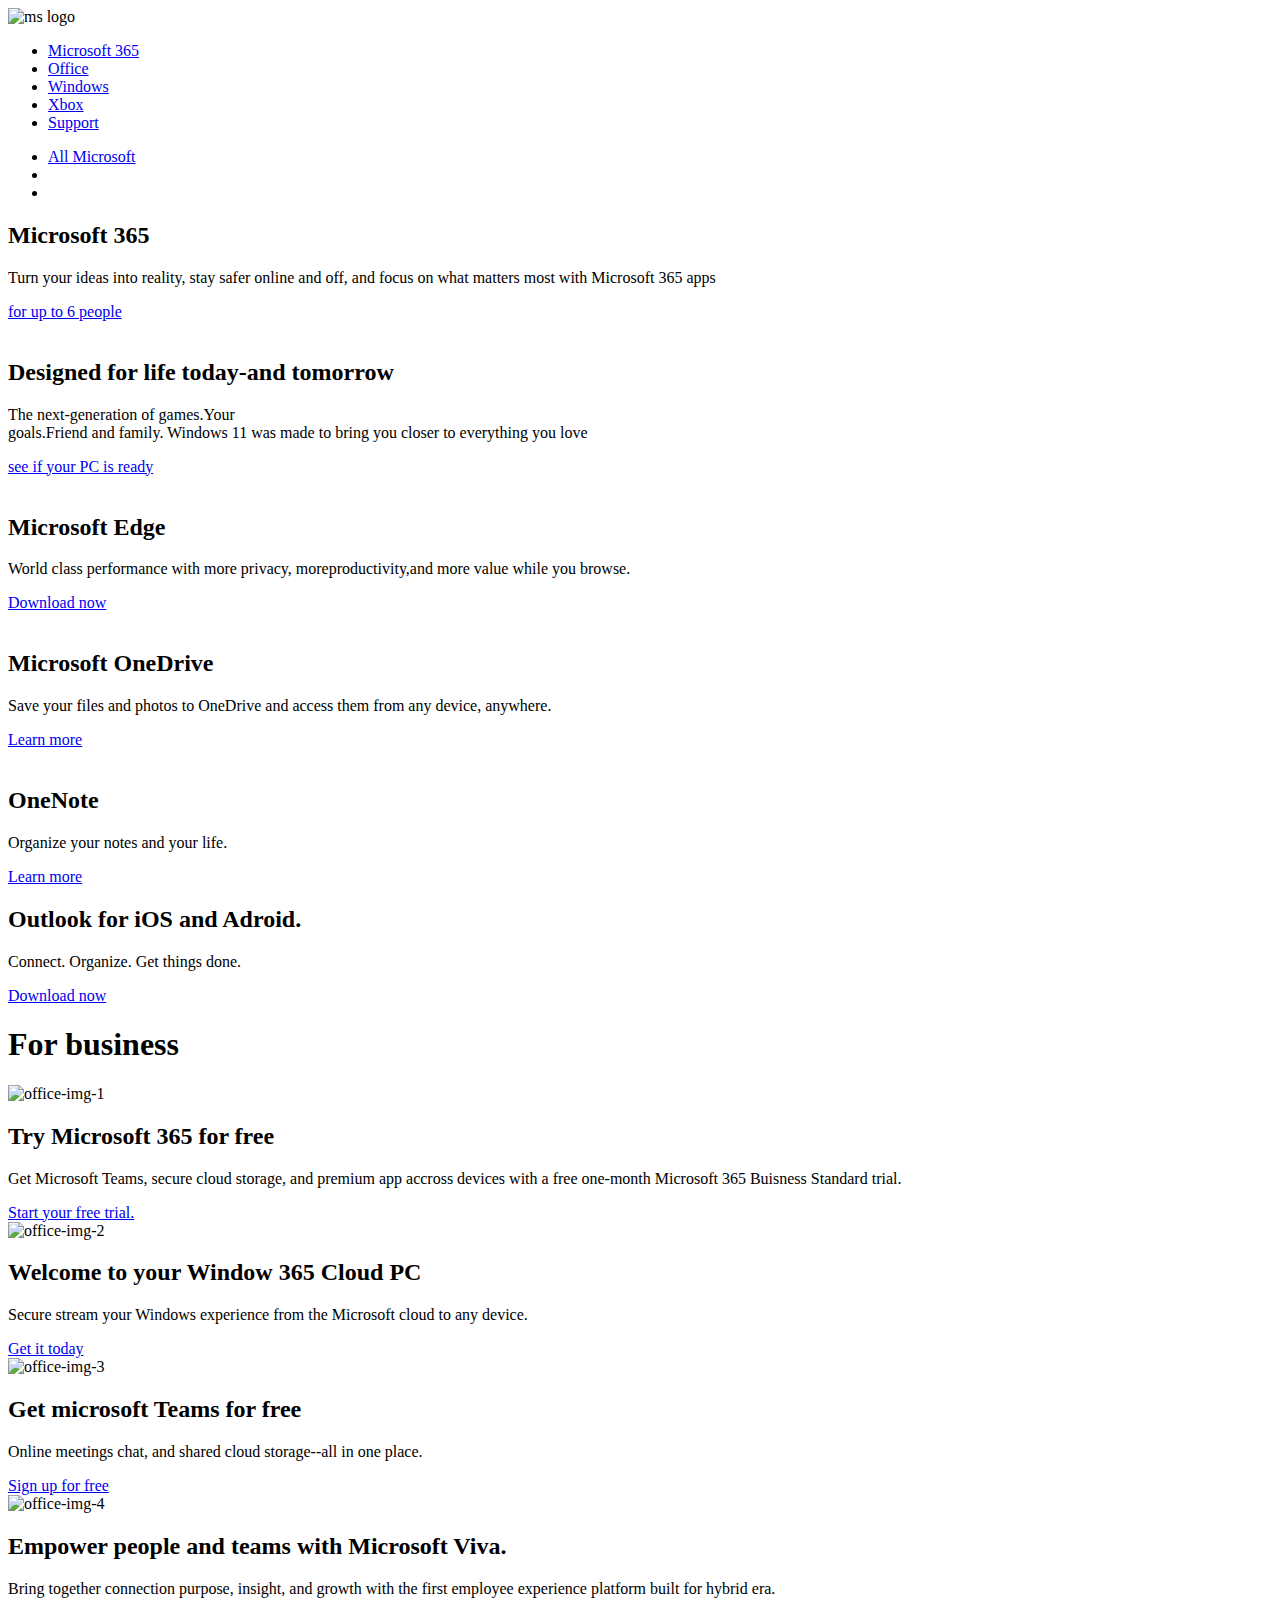
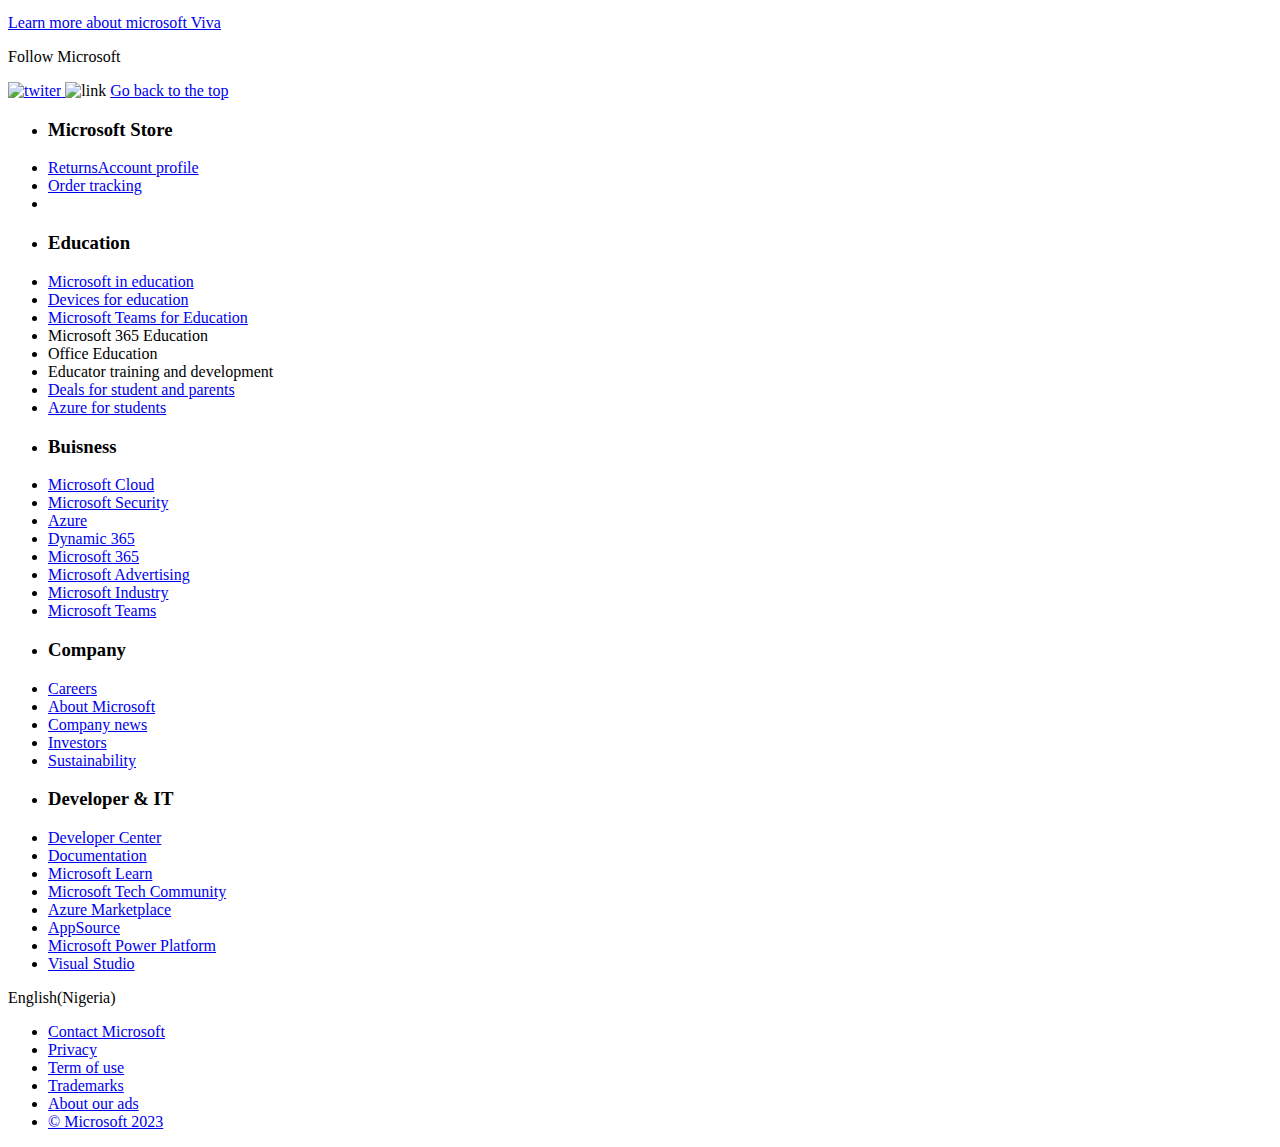
==== Cl.html @ 3c6a72ec "footer" ====
<!DOCTYPE html>
<html lang="en">
<head>
  <meta charset="UTF-8">
  <meta name="viewport" content="width=device-width, initial-scale=1.0">
  <link rel="icon" href="favicon.ico" type="image/x-icon">
  <title>Microsoft - Official Home Page</title>
  <link rel="stylesheet" href="styles.css">
  <script src="https://kit.fontawesome.com/d10f78e3c4.js" crossorigin="anonymous"></script>
</head>
<body>
  <div class="container">
    <!-- nav -->
    <nav id="hero" class="main-nav">
      <img src="./assets/ms-logo.png" alt="ms logo">
      <ul class="main-menu">
        <li><a href="#">Microsoft 365</a></li>
        <li><a href="#">Office</a></li>
        <li><a href="#">Windows</a></li>
        <li><a href="#">Xbox</a></li>
        <li><a href="#">Support</a></li>
      </ul>
      <ul class="right-menu">
        <li>
          <a href="#">
            All Microsoft <i class="fa-solid fa-magnifying-glass"></i>
          </a>
        </li>
        <li>
          <a href="#">
            <i class="fa-solid fa-cart-shopping"></i>
          </a>
        </li>
        <li>
          <a href="#">
            <i class="fa-solid fa-user-plus"></i>
          </a>
        </li>
      </ul>
    </nav>
    <!-- showcase -->
    <div>
      <header class="showcase">
        <div class="left_section">
          <h2>Microsoft 365</h2>
          <p>Turn your ideas into reality, stay safer online and off, and focus on what matters most with Microsoft 365
            apps</p>
          <a href="#" class="btn">
            for up to 6 people <i class="fas fa-chevron-right"></i>
          </a>
        </div>
        <div class="right_section">
        </div>
      </header>
    </div>
    <!--cards_1-->
    <header class="cards">
      <div>
        <img src="assets/micro-card-1.jpeg" alt="">
        <h2>Designed for life today-and tomorrow</h2>
        <p>The next-generation of games.Your
          <br> goals.Friend and family. Windows 11
          was made to bring you closer to everything you love
        </p>
        <a href="#">see if your PC is ready <i class="fas fa-chevron-right"></i></a>
      </div>
      <div>
        <img src="assets/micro-card-2.webp" alt="">
        <h2>Microsoft Edge</h2>
        <p>World class performance with more privacy, moreproductivity,and more value while you browse.</p>
        <a href="#">Download now <i class="fas fa-chevron-right"></i></a>
      </div>
      <div>
        <img src="assets/micro-card-3.webp" alt="">
        <h2>Microsoft OneDrive</h2>
        <p>Save your files and photos to OneDrive and access them from any device, anywhere.</p>
        <a href="#">Learn more<i class="fas fa-chevron-right"></i></a>
      </div>
      <div>
        <img src="assets/micro-card-4.webp" alt="">
        <h2>OneNote</h2>
        <p>Organize your notes and your life.</p>
        <a href="#">Learn more<i class="fas fa-chevron-right"></i></a>
      </div>
    </header>
    <!-- ios -->
    <section class="ios">
      <div class="content">
        <h2>Outlook for iOS and Adroid.</h2>
        <p>Connect. Organize. Get things done.</p>
        <a href="#" class="button">
          Download now <i class="fas fa-chevron-right"></i></a>
      </div>
    </section>
    <div>
      <h1>For business</h1>
    </div>
    <header class="cards">
      <div>
        <img src="assets/office-img-1.webp" alt="office-img-1">
        <h2>Try Microsoft 365 for free</h2>
        <p>Get Microsoft Teams, secure cloud storage, and premium app accross devices with a free one-month Microsoft
          365 Buisness Standard trial.</p>
        <a href="#">Start your free trial. <i class="fas fa-chevron-right"></i></a>
      </div>
      <div>
        <img src="assets/office-img-2.webp" alt="office-img-2">
        <h2>Welcome to your Window 365 Cloud PC</h2>
        <p>Secure stream your Windows experience from the Microsoft cloud to any device.</p>
        <a href="#"> Get it today<i class="fas fa-chevron-right"></i></a>
      </div>
      <div>
        <img src="assets/office-img3.webp" alt="office-img-3">
        <h2>Get microsoft Teams for free</h2>
        <p>Online meetings chat, and shared cloud storage--all in one place.</p>
        <a href="#">Sign up for free<i class="fas fa-chevron-right"></i></a>
      </div>
      <div>
        <img src="assets/office-img-4.webp" alt="office-img-4">
        <h2>Empower people and teams with Microsoft Viva.</h2>
        <p>Bring together connection purpose, insight, and growth with the first employee experience platform built for
          hybrid era.</p>
        <a href="#"> Learn more about microsoft Viva<i class="fas fa-chevron-right"></i></a>
      </div>
    </header>
    <!-- follow -->
    <section class="follow">
      <p>Follow Microsoft</p>
      <a href="https://twitter.com">
        <img src="assets/Twitter 2x.webp" alt="twiter">
      </a>
      <a href="https://linkedin.com"></a>
      <img src="assets/Linkedin 2x.avif" alt="link">
      <a href="#hero">Go back to the top</a>
      </a>
  </div>
  </header>
  <!-- links -->
  <section class="Links">
    <div class="Links-inner">
      <ul>
        <li>
          <h3>Microsoft Store</h3>
        </li>
        <li><a href="#">ReturnsAccount profile</a></li>
        <li><a href="#">Order tracking</a></li>
        <li><a href="#"></a></li>
      </ul>
    </div>
    <ul>
      <li>
        <h3>Education</h3>
      </li>
      <li><a href="#">Microsoft in education</a></li>
      <li><a href="#">Devices for education</a></li>
      <li><a href="#">Microsoft Teams for Education</a></li>
      <li><a href="#"></a>Microsoft 365 Education</li>
      <li><a href="#"></a>Office Education</li>
      <li><a href="#"></a>Educator training and development</li>
      <li><a href="#">Deals for student and parents</a></li>
      <li><a href="#">Azure for students</a></li>
    </ul>
    <ul>
      <li>
        <h3>Buisness</h3>
      </li>
      <li><a href="#">Microsoft Cloud</a></li>
      <li><a href="#">Microsoft Security</a></li>
      <li><a href="#">Azure</a></li>
      <li><a href="#">Dynamic 365</a></li>
      <li><a href="#">Microsoft 365</a></li>
      <li><a href="#">Microsoft Advertising</a></li>
      <li><a href="#">Microsoft Industry</a></li>
      <li><a href="#">Microsoft Teams</a></li>
    </ul>
    <ul>
      <li>
        <h3>Company</h3>
      </li>
      <li><a href="#">Careers</a></li>
      <li><a href="#">About Microsoft</a></li>
      <li><a href="#">Company news</a></li>
      <li><a href="#">Investors</a></li>
      <li><a href="#">Sustainability</a></li>
    </ul>
    <ul>
      <li>
        <h3>Developer & IT</h3>
      </li>
      <li><a href="#">Developer Center</a></li>
      <li><a href="#">Documentation</a></li>
      <li><a href="#">Microsoft Learn</a></li>
      <li><a href="#">Microsoft Tech Community</a></li>
      <li><a href="#">Azure Marketplace</a></li>
      <li><a href="#">AppSource</a></li>
      <li><a href="#">Microsoft Power Platform</a></li>
      <li><a href="#">Visual Studio</a></li>
    </ul>
  </section>
   <!-- footer -->
   <footer class="footer">
    <div class="footer-inner">
      <div><i class="fas fa-globe fa-2x"></i>English(Nigeria)</div>
      <ul>
        <li><a href="#">Contact Microsoft</a></li>
        <li><a href="#">Privacy</a></li>
        <li><a href="#">Term of use</a></li>
        <li><a href="#">Trademarks</a></li>
        <li><a href="#">About our ads</a></li>
        <li><a href="#">© Microsoft 2023</a></li>
      </ul>
    </div>
  </footer>
</body>
</html>
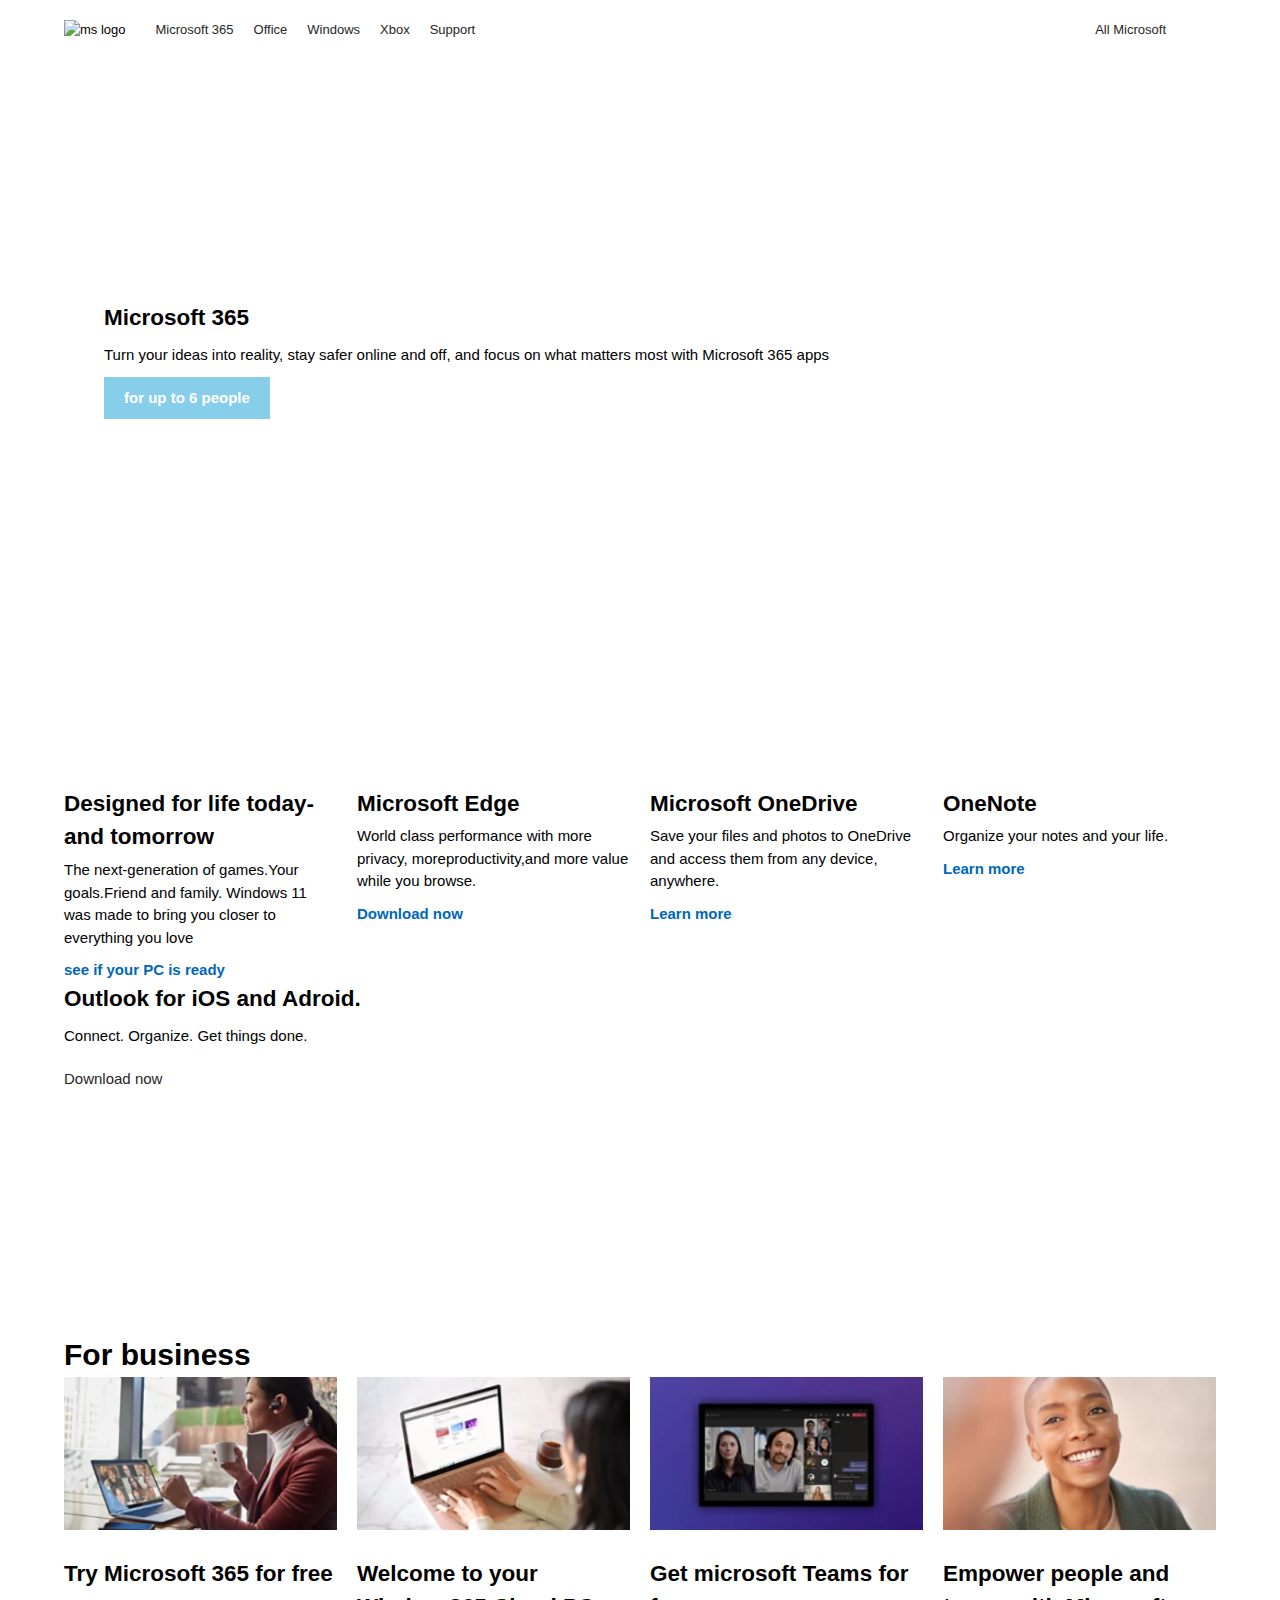
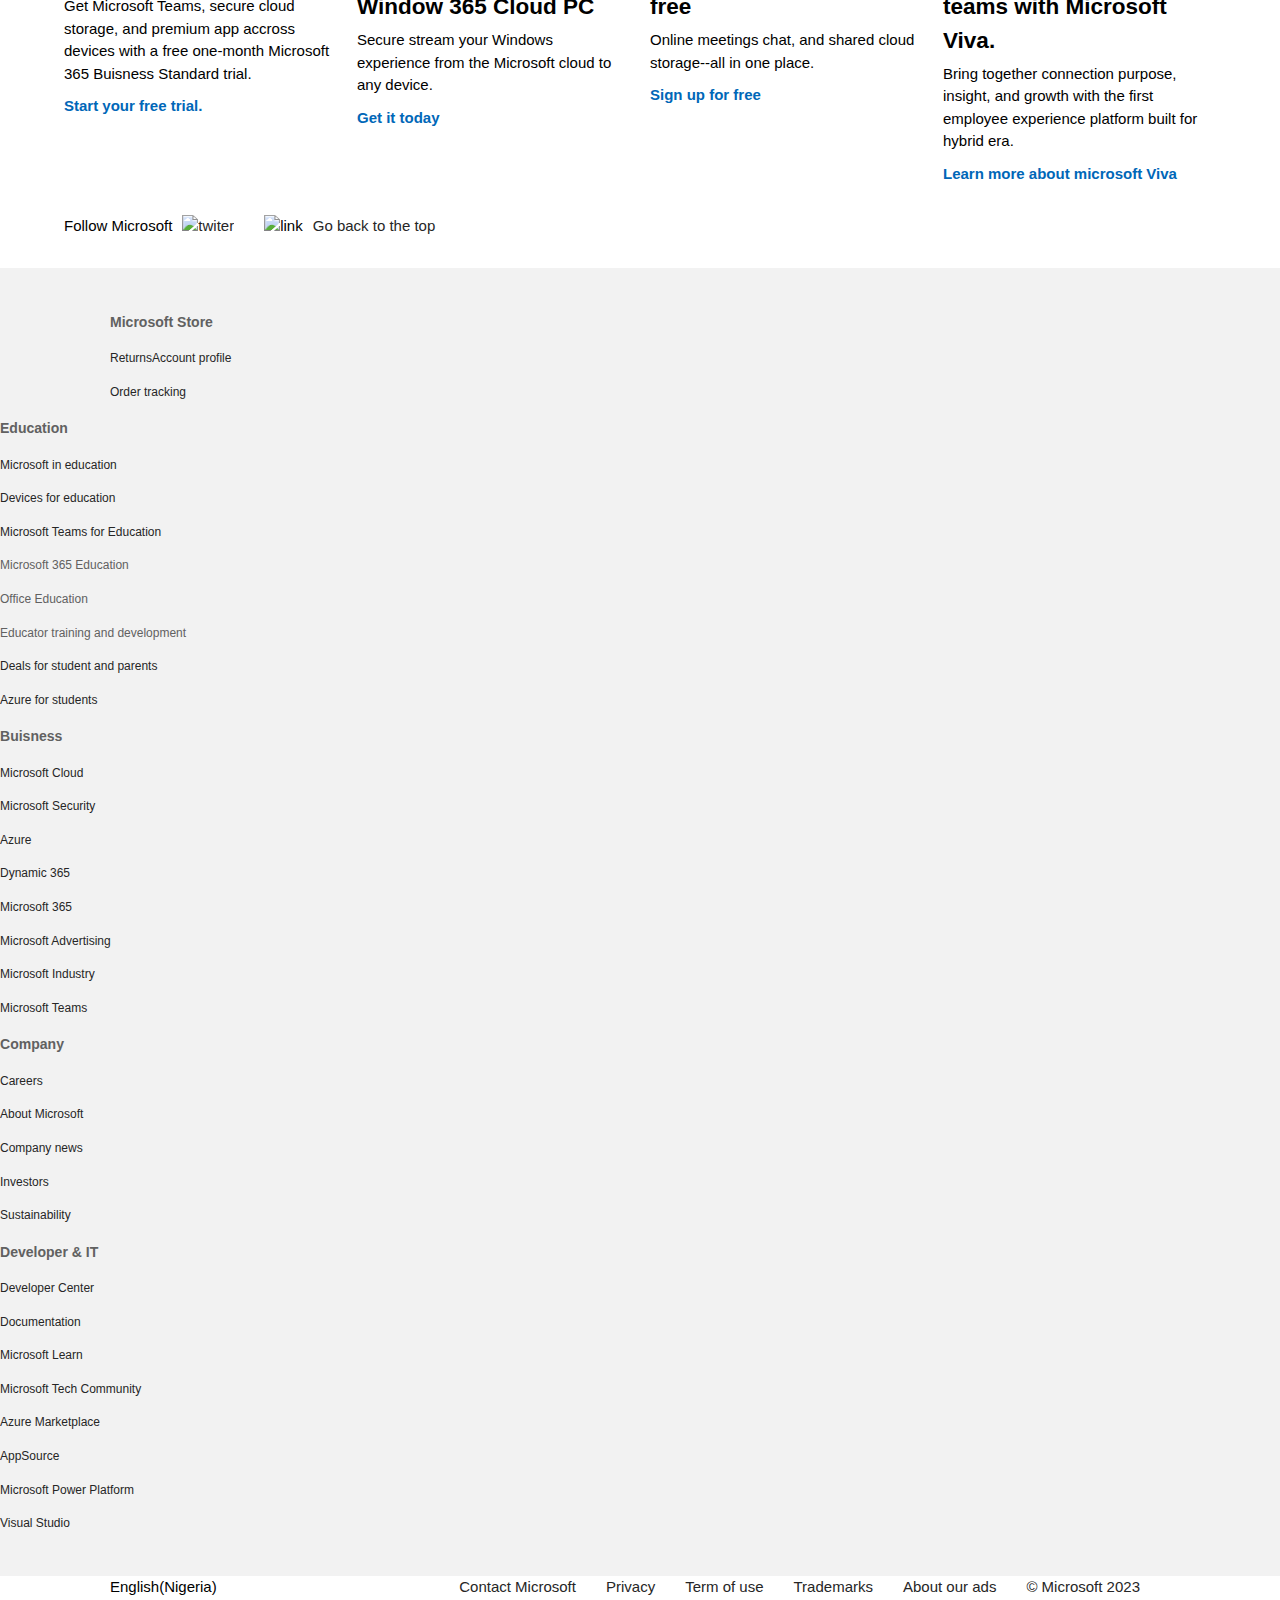
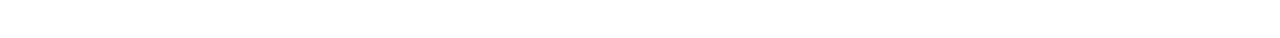
==== commit 4f202ae2: "more images and text correction" ====
--- a/Cl.html
+++ b/Cl.html
@@ -5,7 +5,7 @@
   <meta name="viewport" content="width=device-width, initial-scale=1.0">
   <link rel="icon" href="favicon.ico" type="image/x-icon">
   <title>Microsoft - Official Home Page</title>
-  <link rel="stylesheet" href="styles.css">
+  <link rel="stylesheet" href="style.css">
   <script src="https://kit.fontawesome.com/d10f78e3c4.js" crossorigin="anonymous"></script>
 </head>
 <body>
@@ -110,7 +110,7 @@
         <a href="#"> Get it today<i class="fas fa-chevron-right"></i></a>
       </div>
       <div>
-        <img src="assets/office-img3.webp" alt="office-img-3">
+        <img src="assets/office-img-3.webp" alt="office-img-3">
         <h2>Get microsoft Teams for free</h2>
         <p>Online meetings chat, and shared cloud storage--all in one place.</p>
         <a href="#">Sign up for free<i class="fas fa-chevron-right"></i></a>
--- a/style.css
+++ b/style.css
@@ -0,0 +1,182 @@
+*{
+  box-sizing: border-box;
+  margin: 0;
+  padding: 0;
+}
+body{
+    font-family: Verdana, Geneva, Tahoma, sans-serif;
+    background: white;
+    color: black;
+    font-size: 15px;
+    line-height: 1.5;
+}
+a {
+    color: #262626;
+    text-decoration: none;
+}
+ul{
+    list-style: none;
+}
+.container{
+    width: 90%;
+    max-width: 1500px;
+    margin: auto;
+}
+/* nav */
+.main-nav{
+    display: flex;
+    align-items: center;
+    justify-content: space-between;
+ height: 60px;
+ padding: 20px 0;
+ font-size: 13px;
+}
+.main-nav .logo {
+    width: 110px;
+}
+.main-nav ul {
+    display: flex;
+}
+.main-nav ul li {
+  padding: 0 10px;
+}
+.main-nav ul li a {
+    border-bottom: 2;
+}
+.main-nav ul li a:hover {
+border-bottom: 2px solid #262626;
+}
+.main-nav ul.main-menu {
+    flex: 1;
+    margin-left: 20px;
+}
+.btn {
+    cursor: pointer;
+    display: inline-block;
+    border: 0;
+    font-weight: bold;
+    padding: 10px 20px;
+    background: skyblue;
+    color: #fff;
+    font-size: 15px;
+}.btn:hover {
+    opacity: 0.9;
+}
+ /* showcase */
+ .showcase {
+    width: 100%;
+    height: 700px;
+    background: url('assets/microsoft-image.webp')
+    no-repeat center center/cover;
+    display: flex;
+    flex-direction: column;
+    align-items: left;
+    text-align: left;
+    justify-content: center;
+    padding-bottom: 100px;
+    padding-left: 40px;
+ }
+ .showcase h2, .showcase p {
+   margin-bottom: 10px;
+ }
+ .showcase .btn 1 {
+    margin-top: 20px;
+ } 
+ /* cards */
+ .cards {
+    display: grid;
+    grid-template-columns: repeat( 4, 1fr);
+    grid-gap: 20px;
+ }
+ .cards img {
+    width: 100%;
+    margin-bottom: 20px;
+ }
+ .cards h2 {
+    margin-bottom: 5px;
+ }
+ .cards a {
+    display: inline-block;
+    padding-top: 10px;
+    color: #0067B8;
+    text-transform: lower case;
+    font-weight: bold;
+ }
+ .cards a:hover i {
+    margin-left: 10px;
+ }
+/* ios */
+.ios {
+    width: 100%;
+    height: 350px;
+    background: url('assets/microsoft-ios.webp') no-repeat center center/cover;
+}
+.ios .content {
+    width: 80%;
+    padding: 50px 0 0 30;
+}
+.ios p {
+    margin: 10px 0 20px;
+}
+/* follow */
+.follow {
+    display: flex;
+    align-items: center;
+    justify-content: flex-start;
+    margin: 30px 0 30px;
+}
+.follow * {
+    margin-right: 10px;
+}
+/* links */
+.Links {
+    background: #F2F2F2;
+    color: #616161;
+    font-size: 12px;
+    padding: 35px 0;
+}
+.Links-inner {
+    max-width: 1100px;
+    margin: 0 auto;
+    padding: 0 20px;
+    display: grid;
+ grid-template-columns: repeat(5, 1fr);
+  gap: 10px;
+ align-items: flex-start;
+ justify-content: center;
+}
+.Links li{
+    line-height: 2.8;
+}
+*/ footer */
+.footer {
+    background: #F2F2F2;
+    color: #616161;
+    font-size: 12px;
+    padding: 20px 0;
+}
+.footer-inner {
+    max-width: 1100px;
+    margin: 0 auto;
+    padding: 0 20px 0 20px;
+    display: flex;
+    align-items: center;
+    justify-content: space-between;
+}
+.footer div{
+    margin-bottom: 20px;
+    display: flex;
+    align-items: center;
+}
+.footer div i {
+    display: flex;
+    flex-wrap: wrap;
+}
+.footer ul{
+    display: flex;
+    flex-wrap: wrap;
+}
+.footer li {
+    margin-right: 30px;
+    margin-bottom: 20px;
+}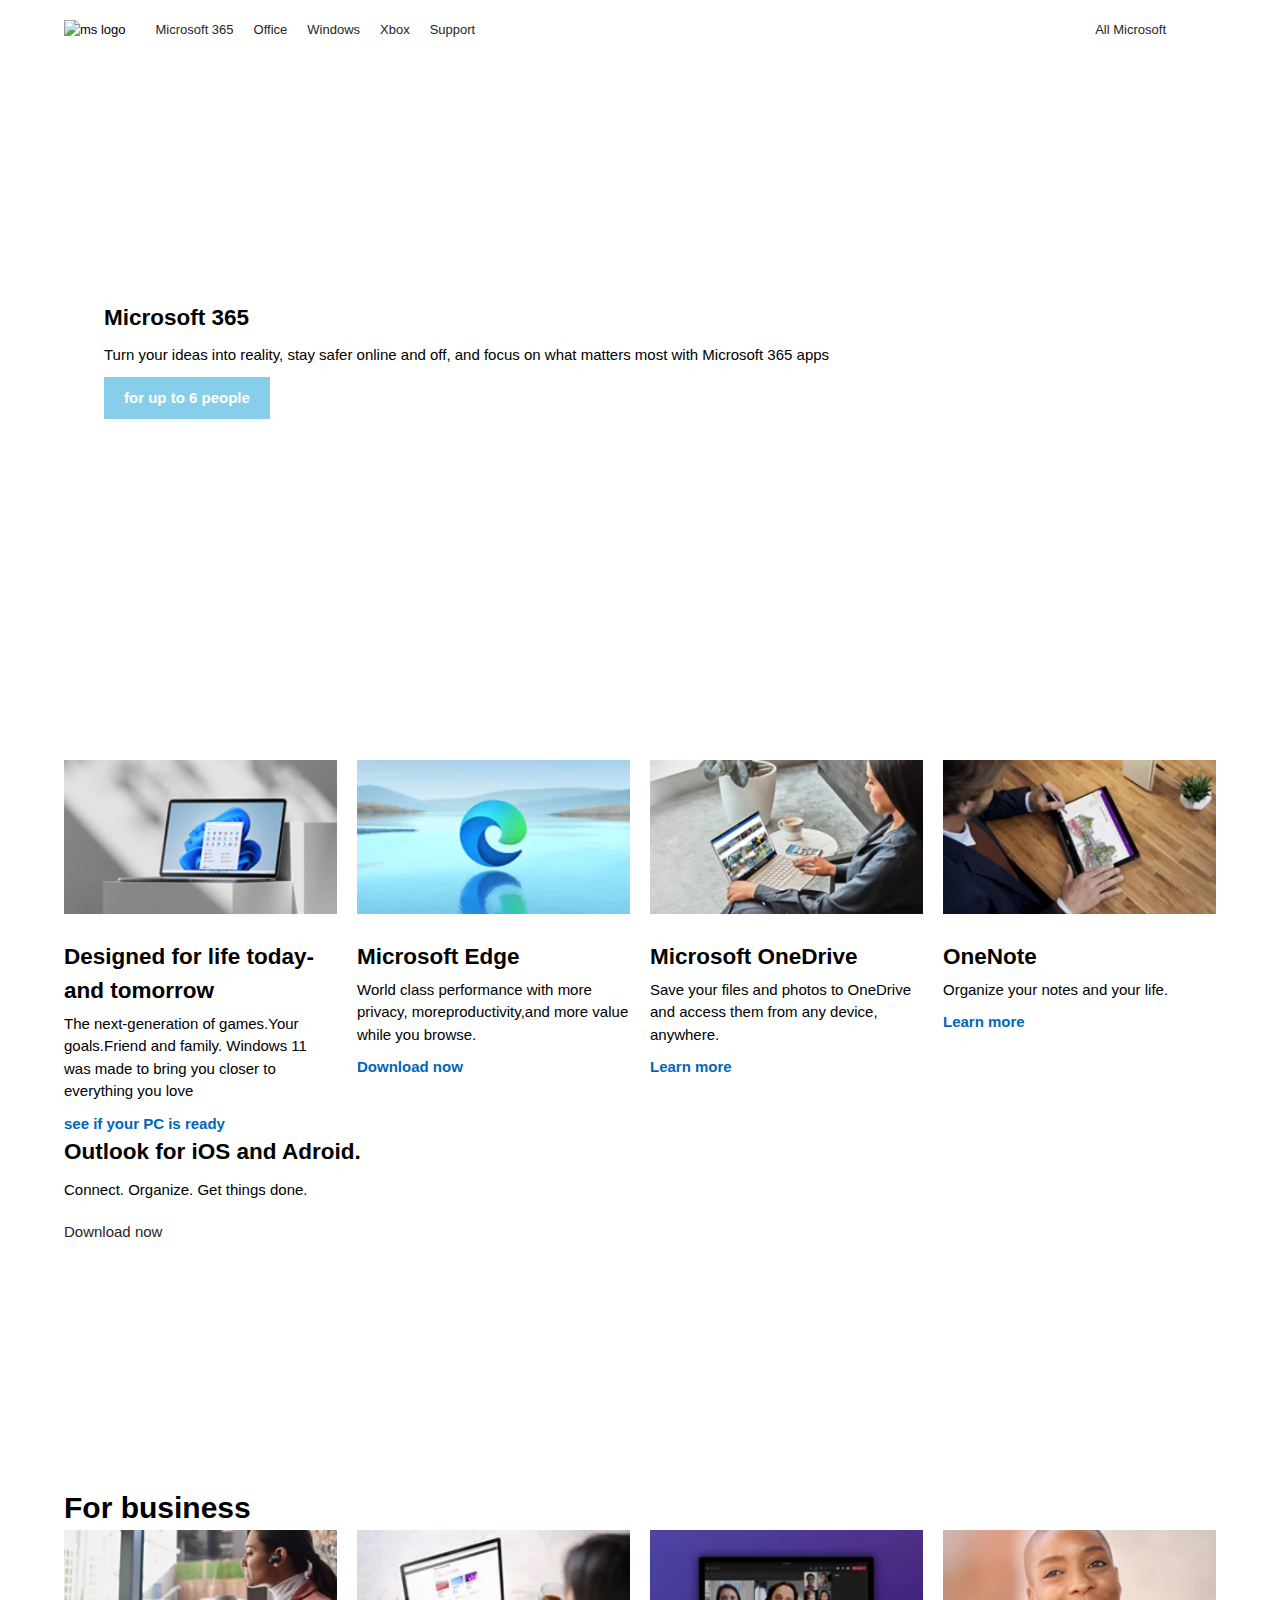
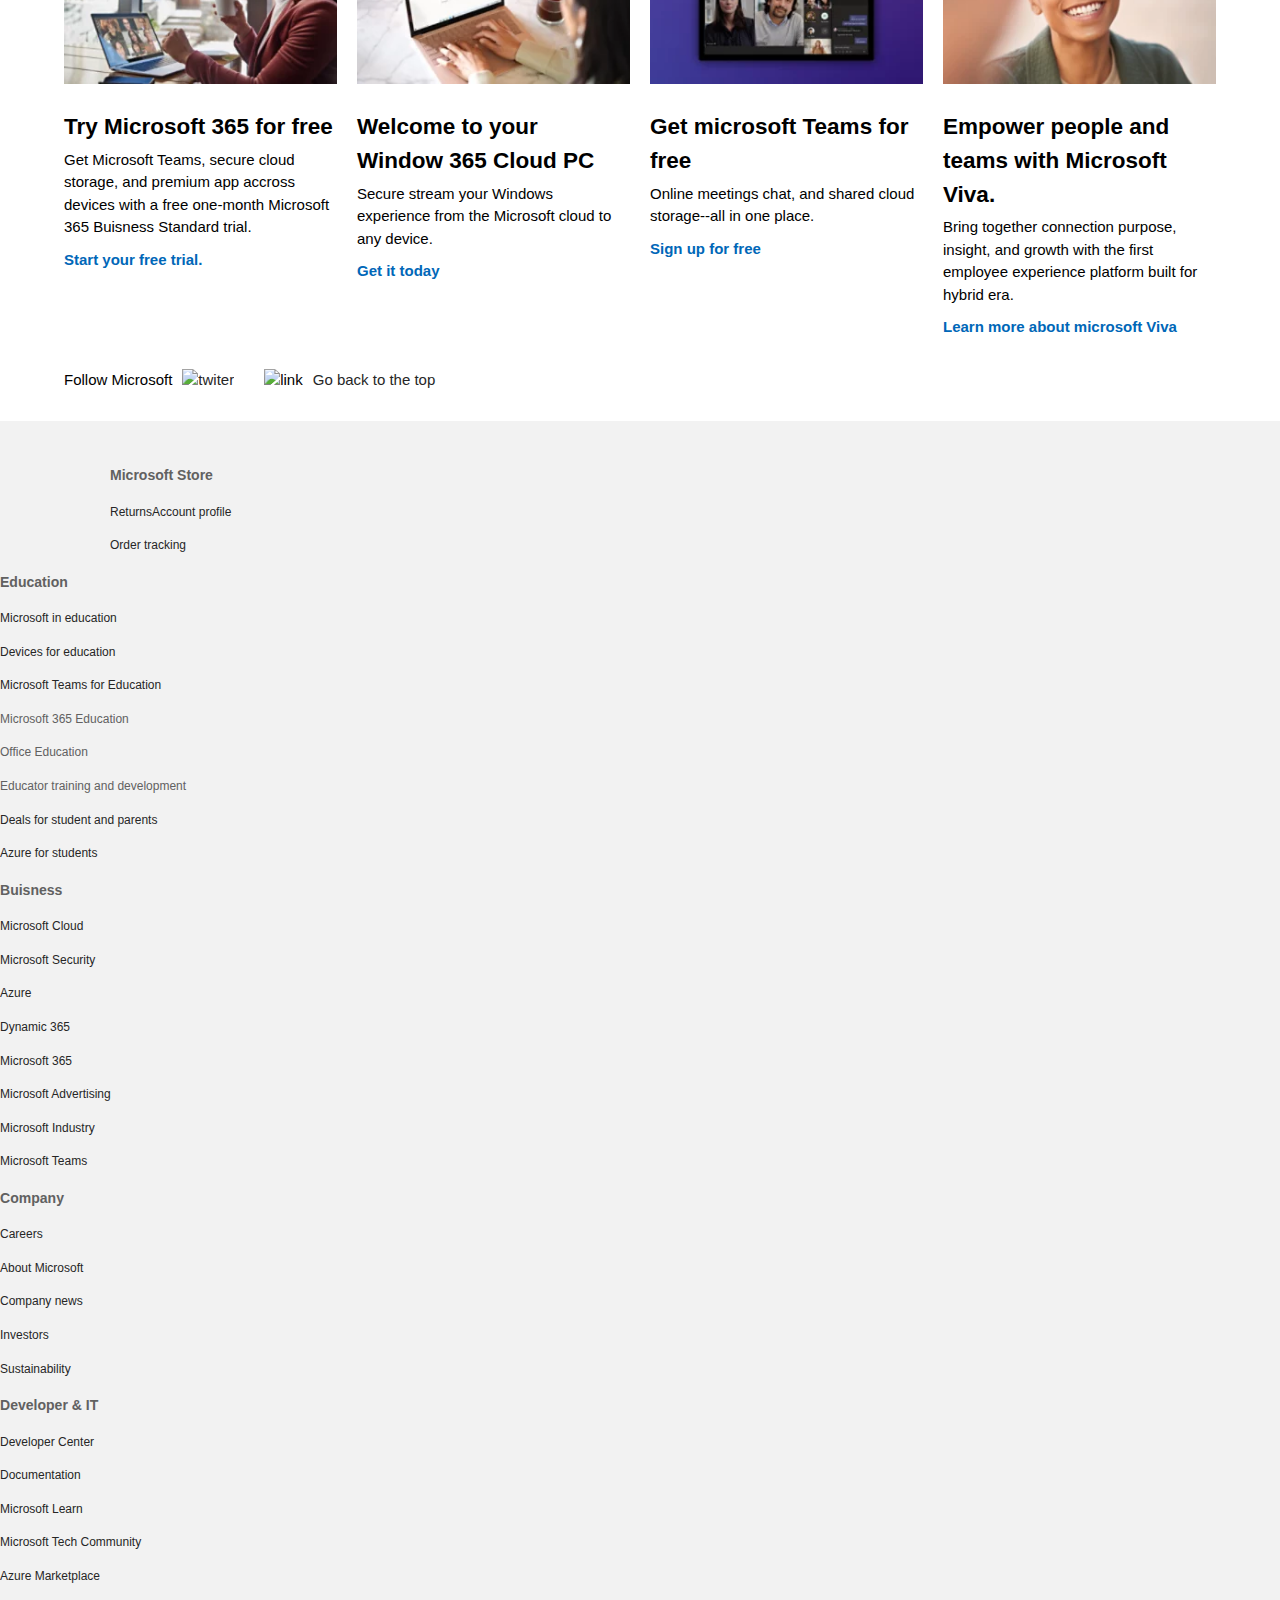
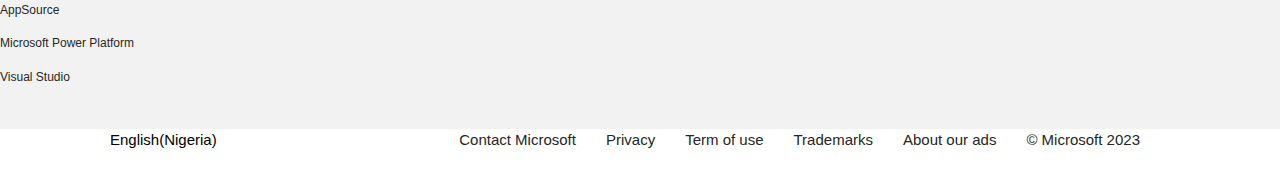
==== commit 3bf66252: "img" ====
--- a/Cl.html
+++ b/Cl.html
@@ -56,7 +56,7 @@
     <!--cards_1-->
     <header class="cards">
       <div>
-        <img src="assets/micro-card-1.jpeg" alt="">
+        <img src="assets/micro-card-1.webp" alt="">
         <h2>Designed for life today-and tomorrow</h2>
         <p>The next-generation of games.Your
           <br> goals.Friend and family. Windows 11
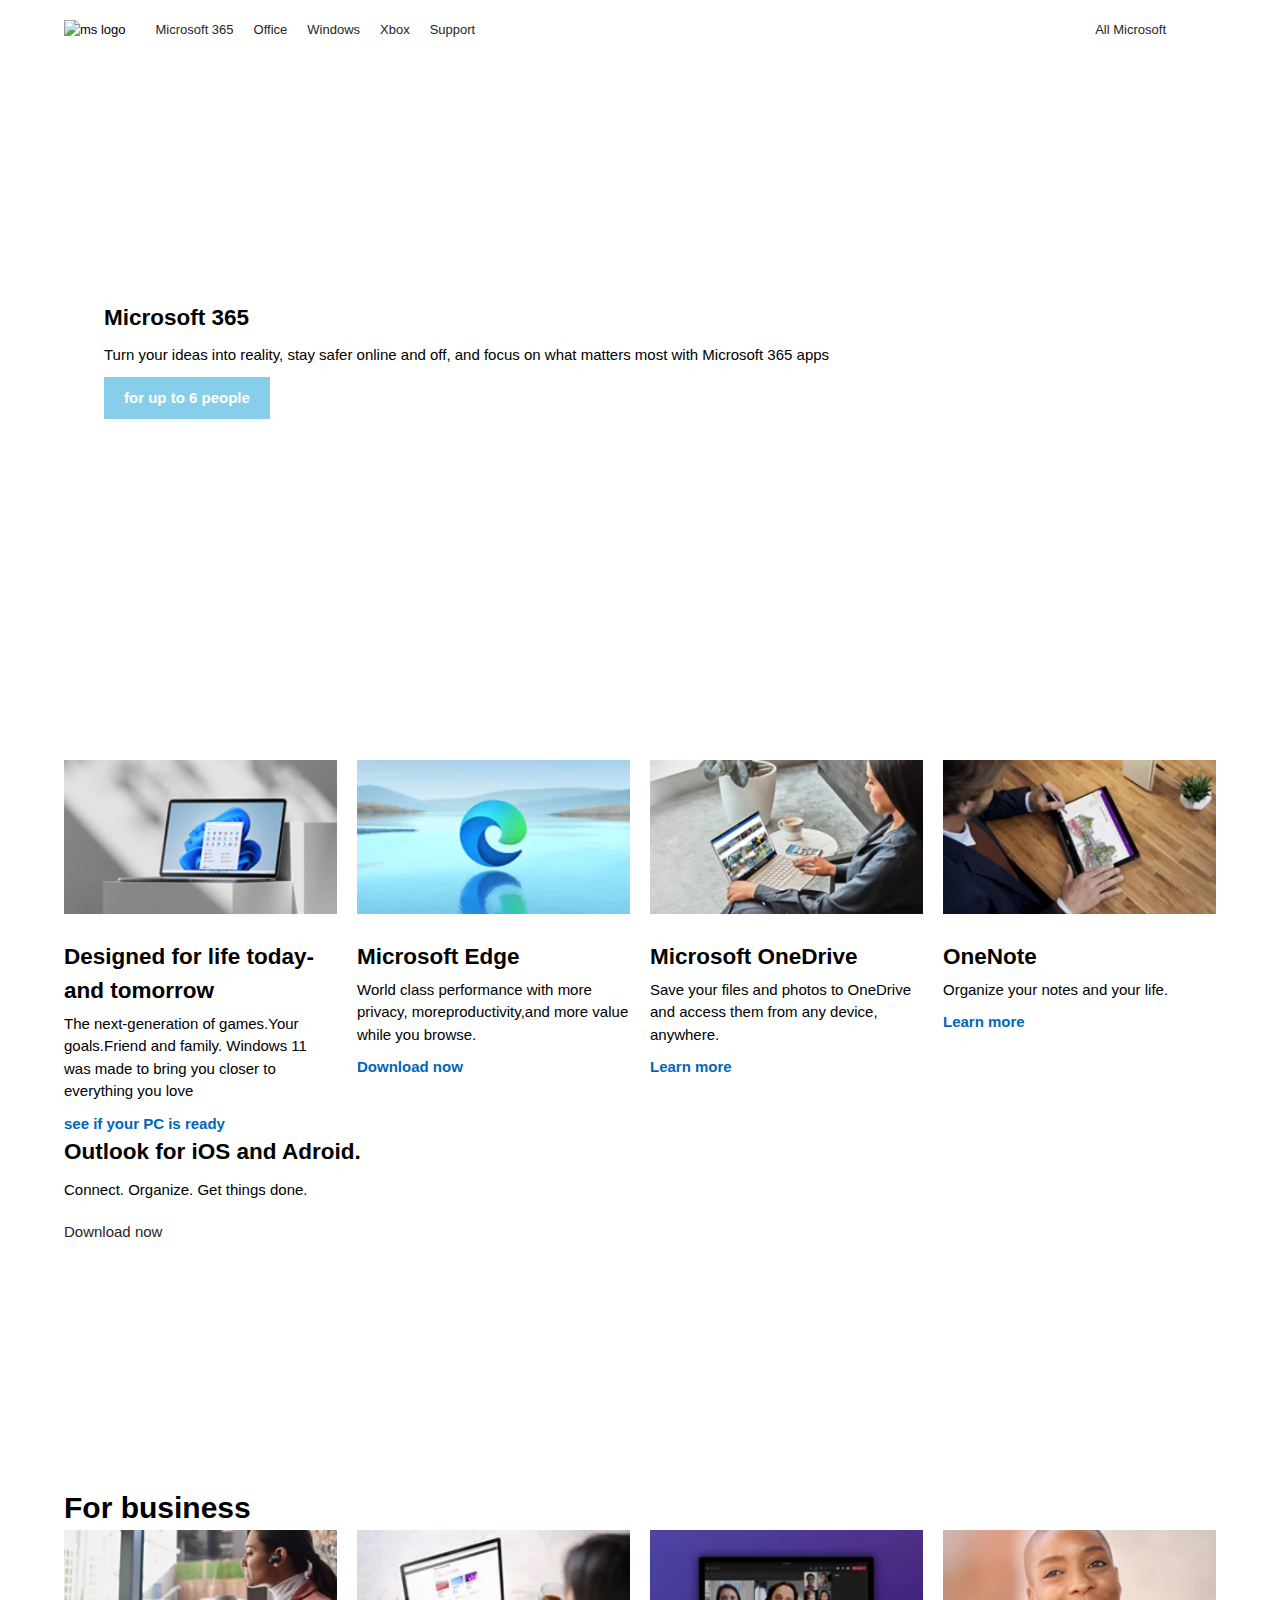
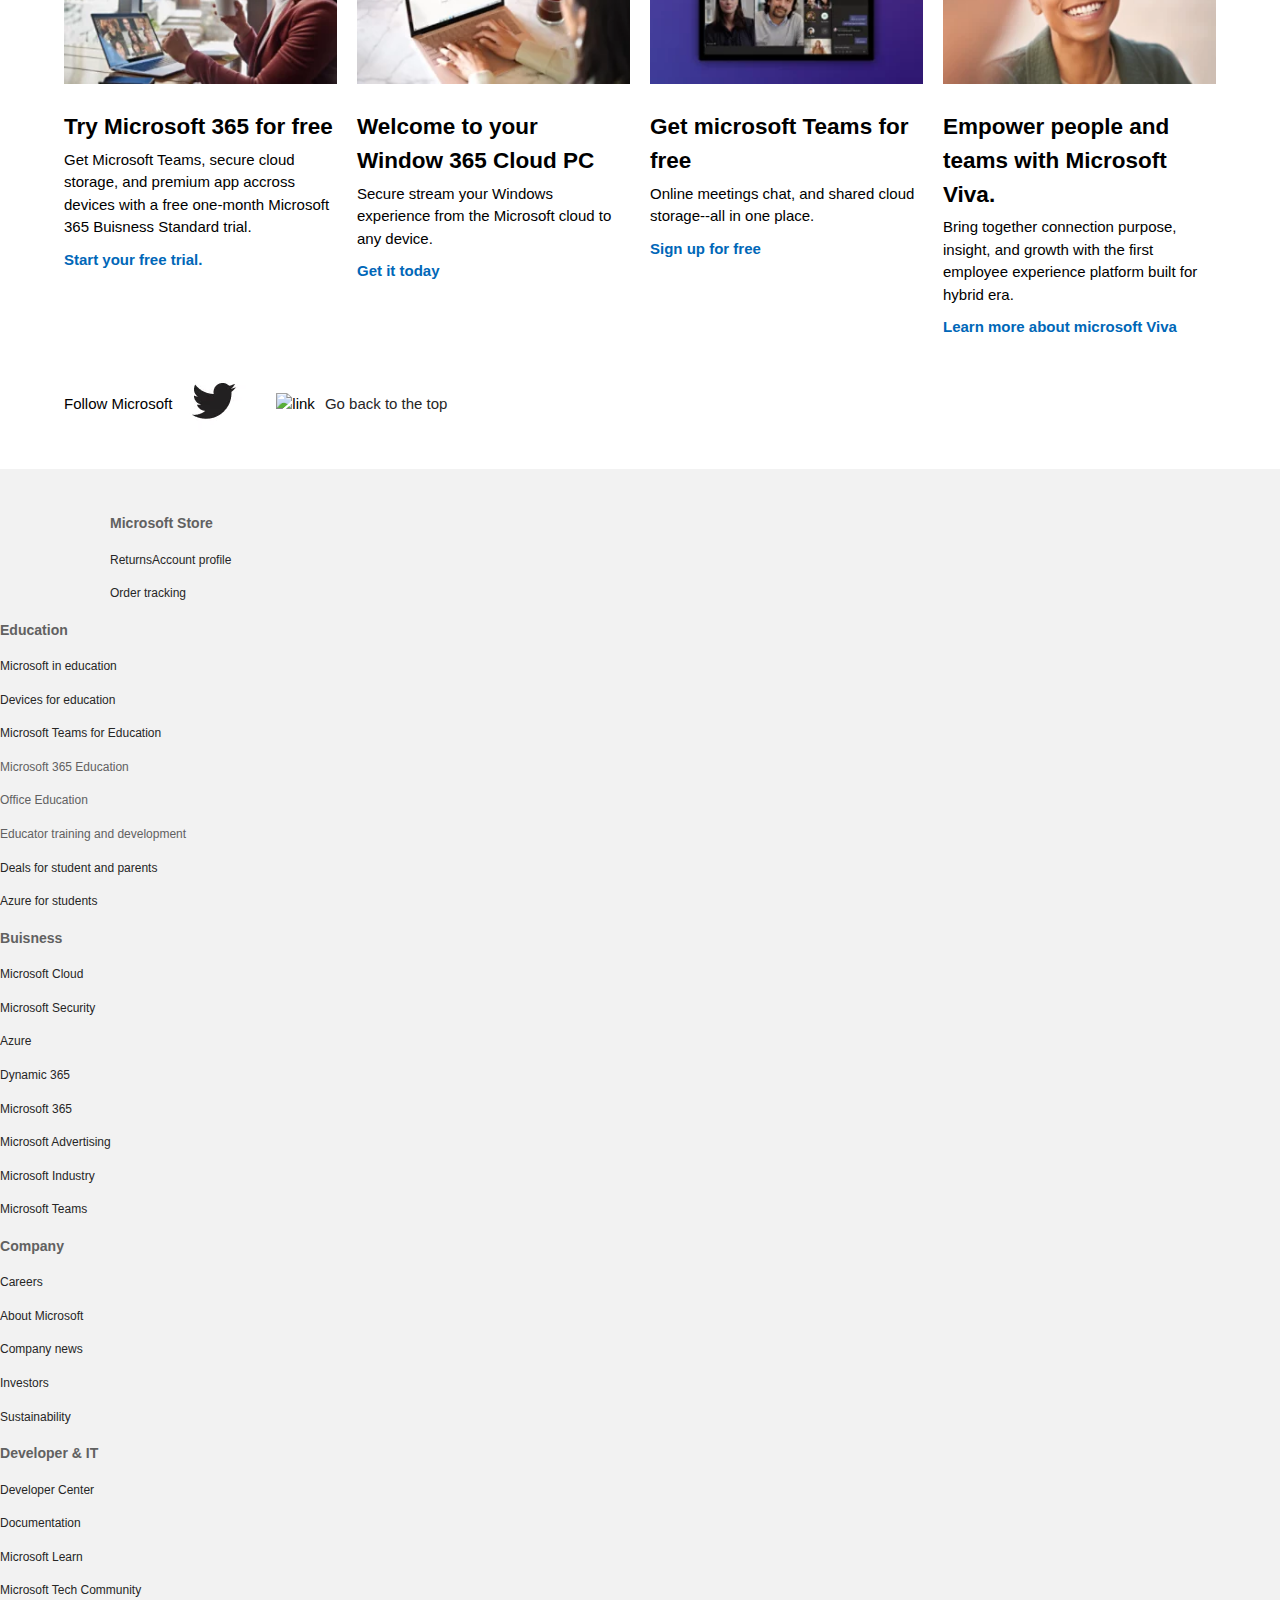
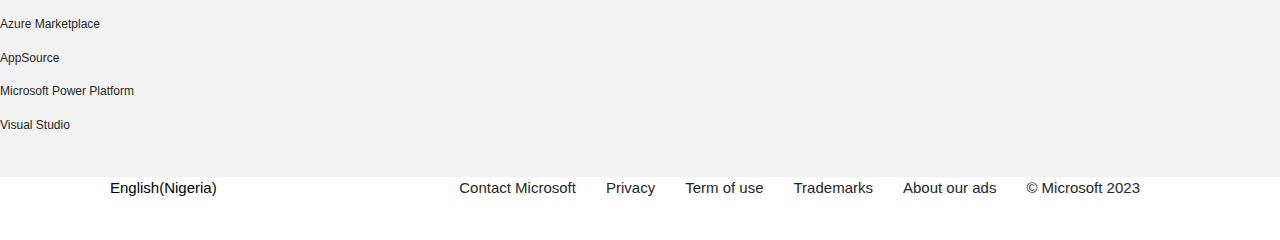
==== commit c6279f29: "all" ====
--- a/Cl.html
+++ b/Cl.html
@@ -58,9 +58,7 @@
       <div>
         <img src="assets/micro-card-1.webp" alt="">
         <h2>Designed for life today-and tomorrow</h2>
-        <p>The next-generation of games.Your
-          <br> goals.Friend and family. Windows 11
-          was made to bring you closer to everything you love
+        <p>The next-generation of games.Your goals.Friend and family. Windows 11 was made to bring you closer to everything you love
         </p>
         <a href="#">see if your PC is ready <i class="fas fa-chevron-right"></i></a>
       </div>
@@ -127,10 +125,10 @@
     <section class="follow">
       <p>Follow Microsoft</p>
       <a href="https://twitter.com">
-        <img src="assets/Twitter 2x.webp" alt="twiter">
+        <img src="assets/Twitter 2x.avif.webp" alt="twitter">
       </a>
       <a href="https://linkedin.com"></a>
-      <img src="assets/Linkedin 2x.avif" alt="link">
+      <img src="assets/Linkedin 2x.webp" alt="link">
       <a href="#hero">Go back to the top</a>
       </a>
   </div>
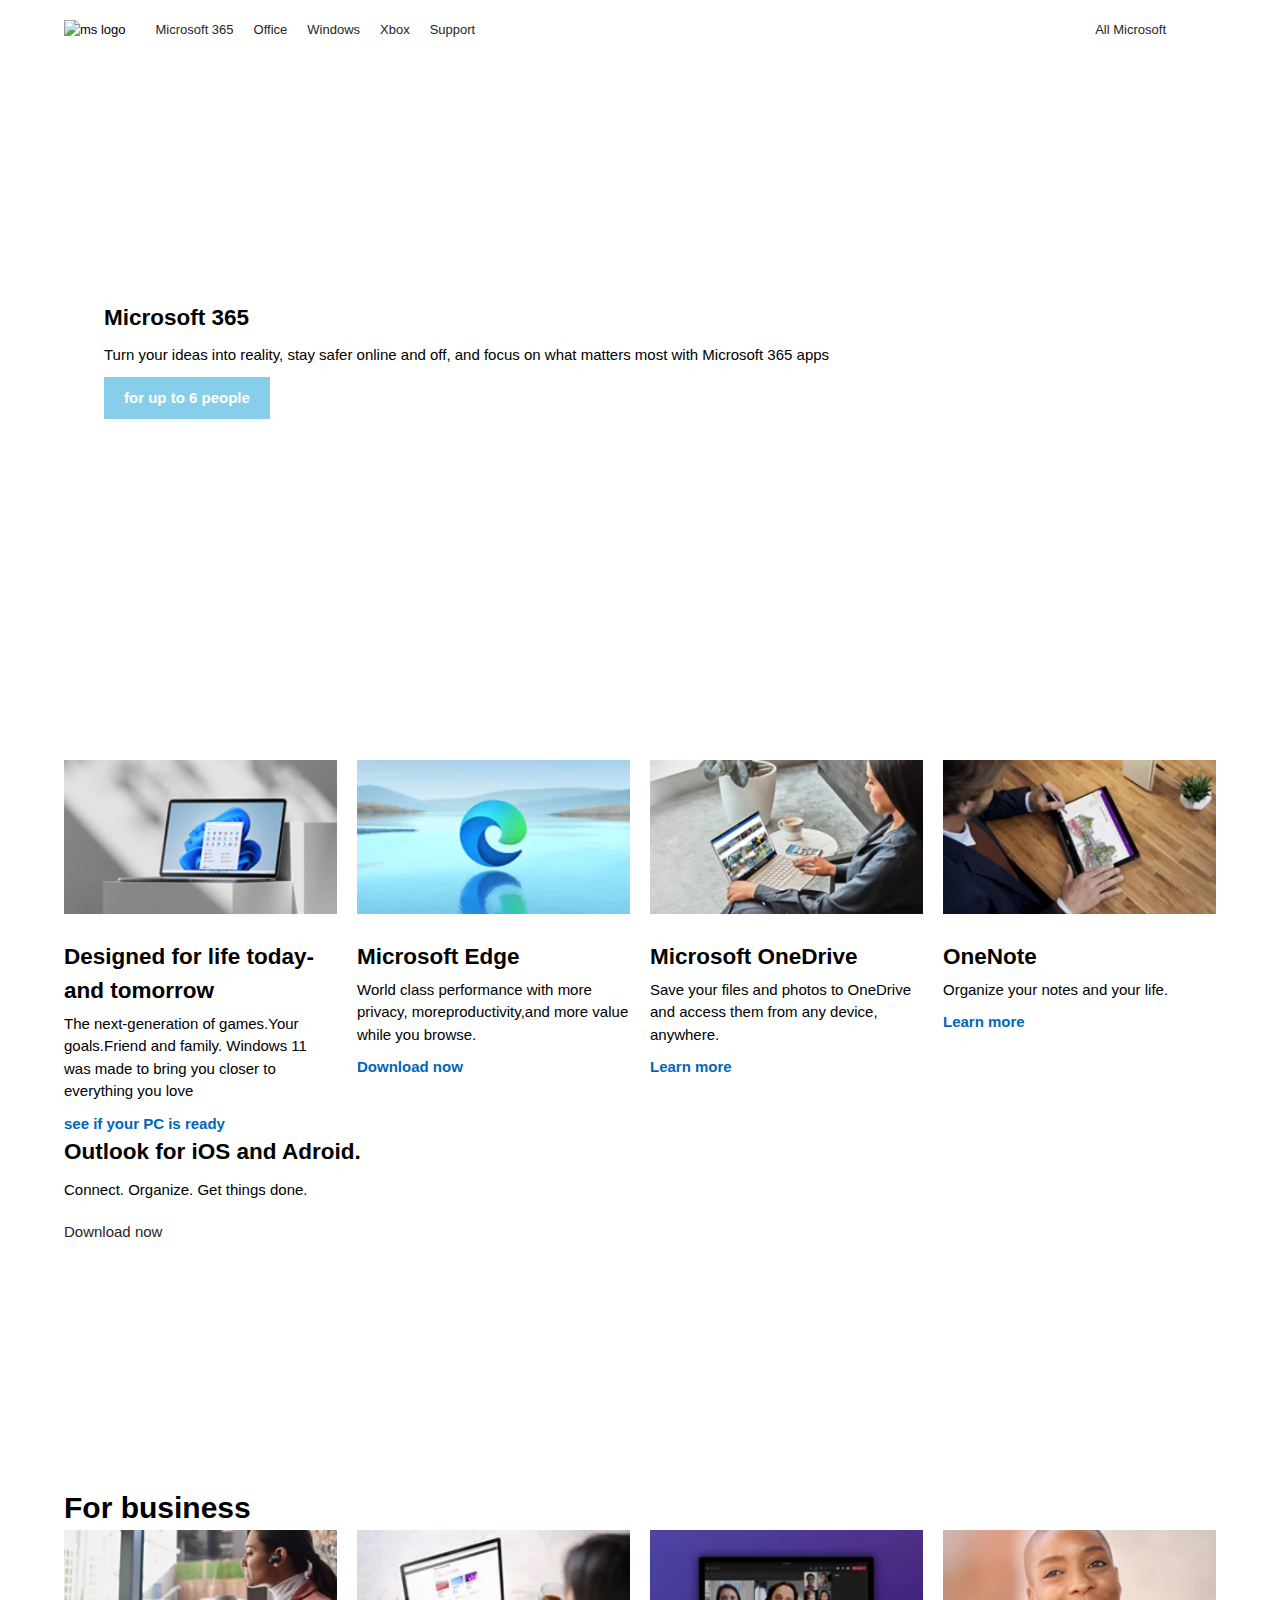
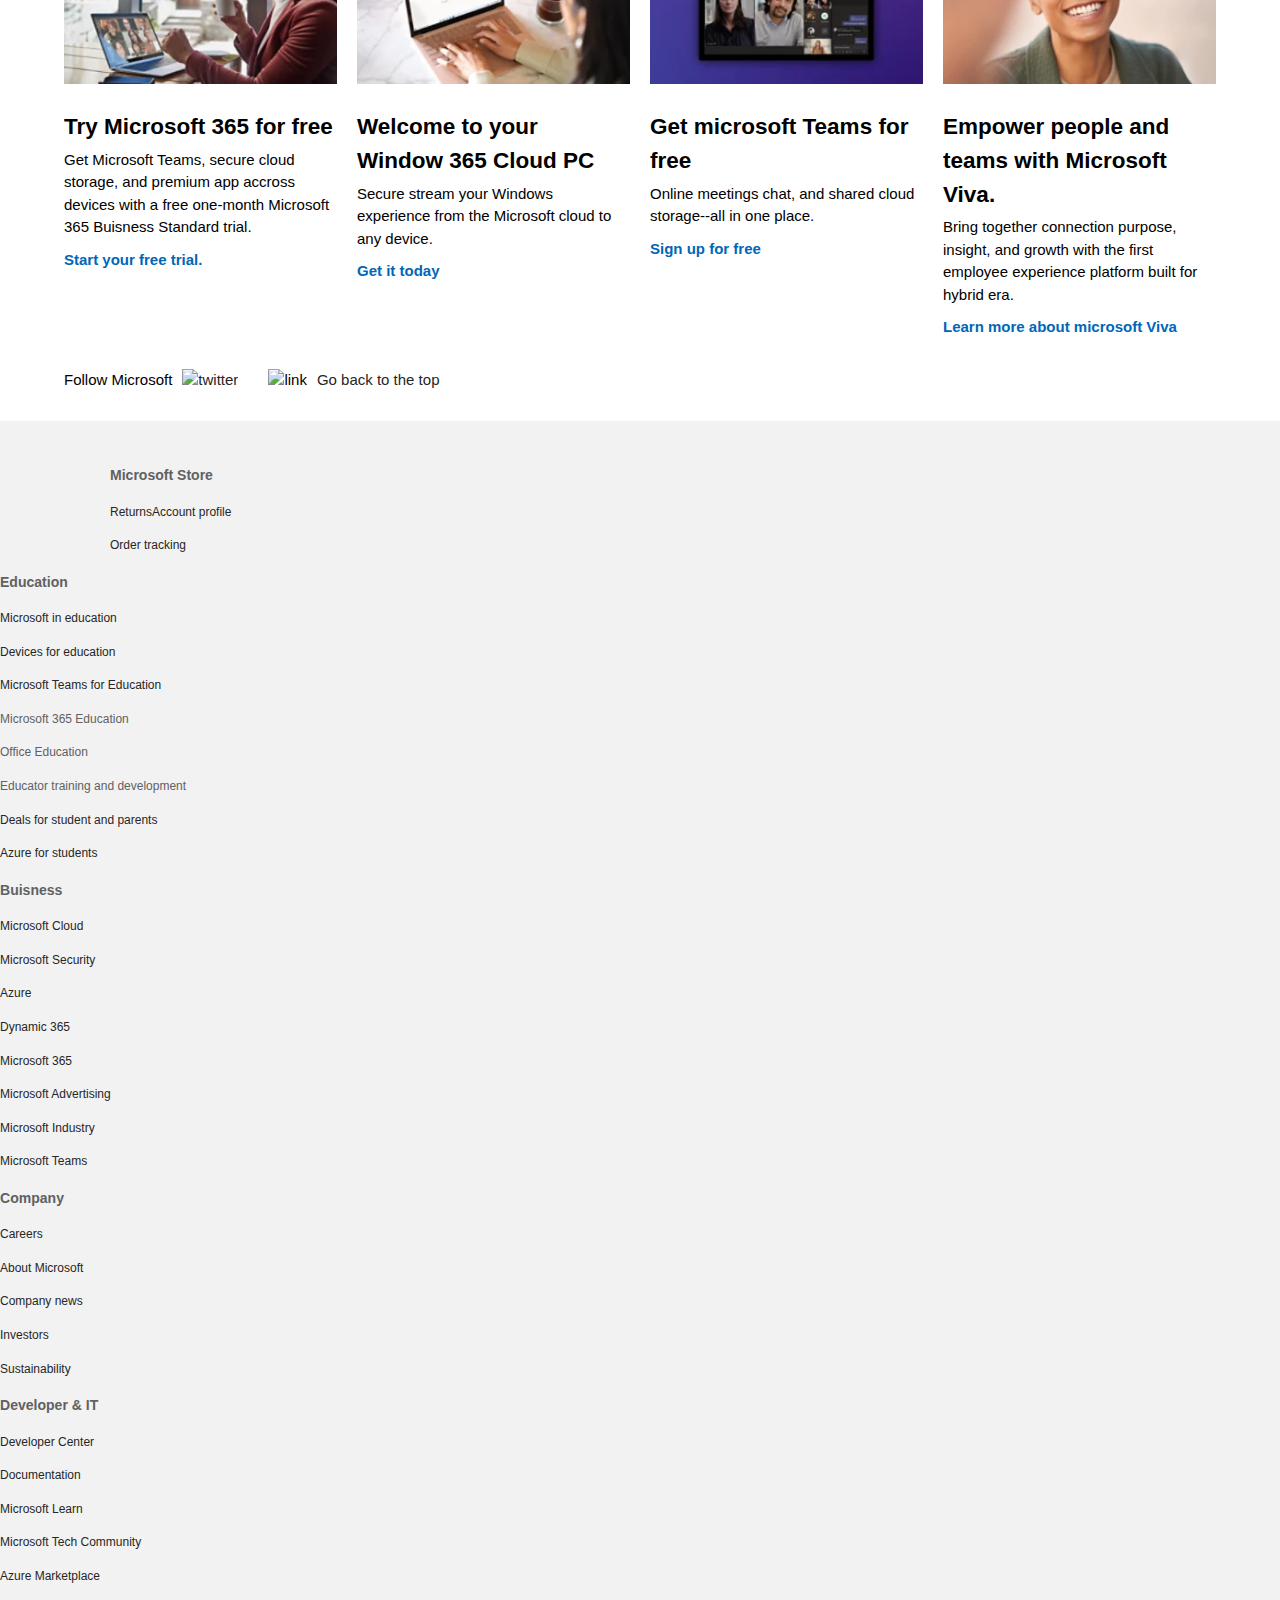
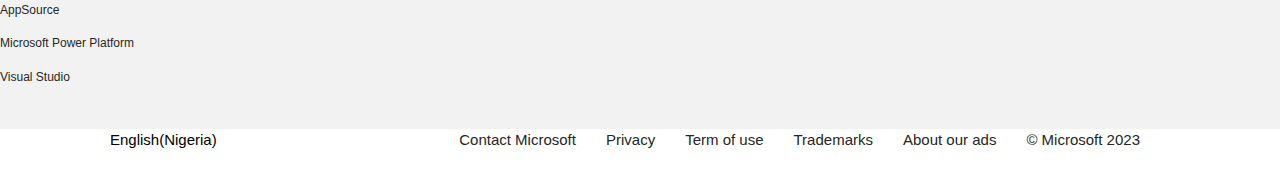
==== commit 33510603: "changes to navbar" ====
--- a/Cl.html
+++ b/Cl.html
@@ -125,10 +125,10 @@
     <section class="follow">
       <p>Follow Microsoft</p>
       <a href="https://twitter.com">
-        <img src="assets/Twitter 2x.avif.webp" alt="twitter">
+        <img src="" alt="twitter">
       </a>
       <a href="https://linkedin.com"></a>
-      <img src="assets/Linkedin 2x.webp" alt="link">
+      <img src="" alt="link">
       <a href="#hero">Go back to the top</a>
       </a>
   </div>
--- a/style.css
+++ b/style.css
@@ -79,7 +79,7 @@
  .showcase h2, .showcase p {
    margin-bottom: 10px;
  }
- .showcase .btn 1 {
+ .showcase .btn i {
     margin-top: 20px;
  } 
  /* cards */
